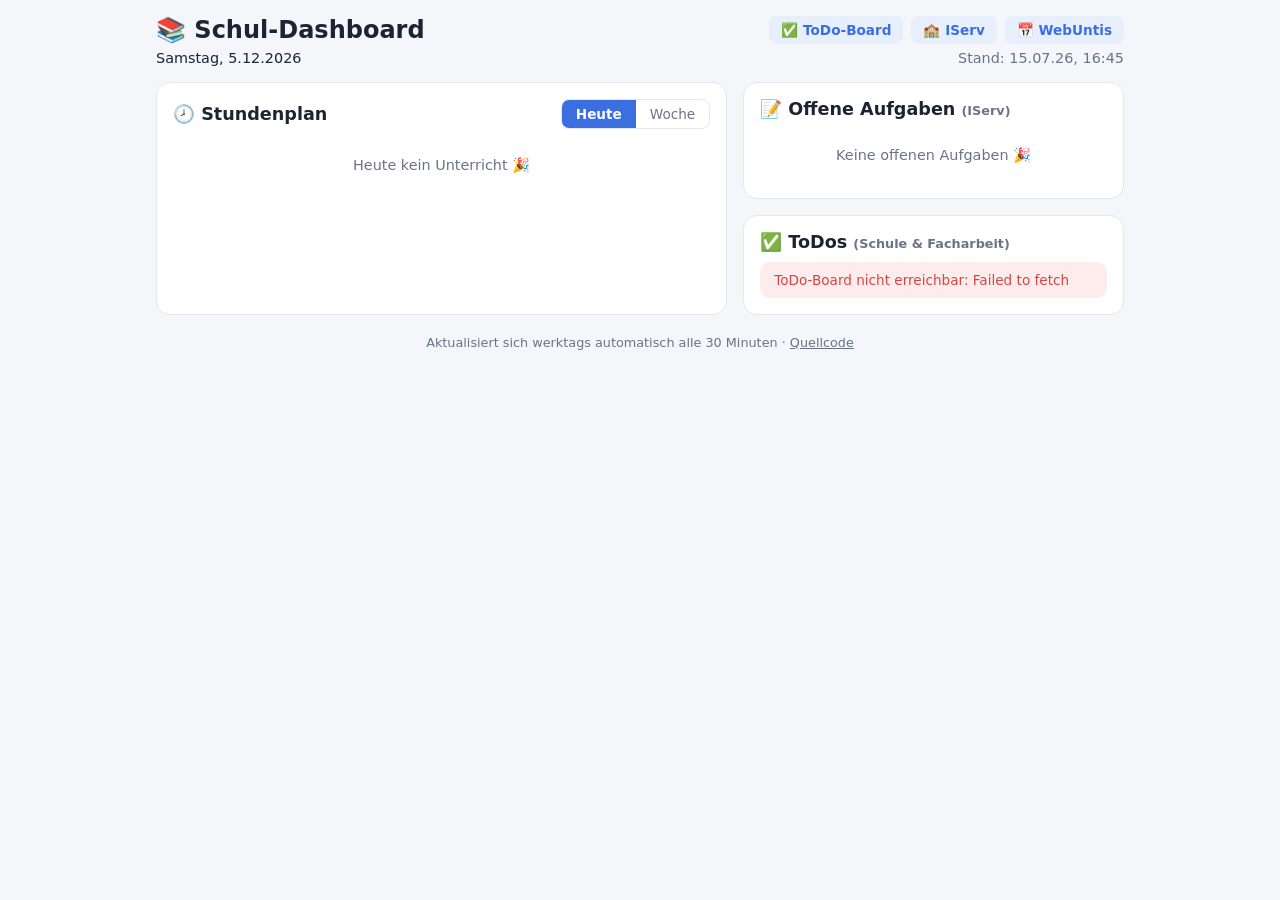
==== index.html @ 59250083 "ToDo-Karte (Schule/Facharbeit via JSONBin), Lehrer-Fallback, robusteres IServ-Parsing Co-Authored-By" ====
<!DOCTYPE html>
<html lang="de">
<head>
  <meta charset="UTF-8">
  <meta name="viewport" content="width=device-width, initial-scale=1.0">
  <title>Schul-Dashboard</title>
  <link rel="stylesheet" href="style.css">
</head>
<body>
  <header>
    <div class="header-row">
      <h1>📚 Schul-Dashboard</h1>
      <div class="header-links" id="header-links"></div>
    </div>
    <div class="header-sub">
      <span id="today-label"></span>
      <span id="updated-label" class="muted"></span>
    </div>
    <div id="demo-banner" class="banner hidden">
      ⚠️ Demo-Daten — die GitHub-Action hat noch keine echten Daten geladen.
    </div>
  </header>

  <main>
    <section class="card" id="timetable-card">
      <div class="card-head">
        <h2>🕗 Stundenplan</h2>
        <div class="toggle" role="tablist">
          <button id="btn-today" class="active" role="tab">Heute</button>
          <button id="btn-week" role="tab">Woche</button>
        </div>
      </div>
      <div id="timetable"></div>
    </section>

    <div class="col">
      <section class="card" id="tasks-card">
        <div class="card-head">
          <h2>📝 Offene Aufgaben <span class="muted small">(IServ)</span></h2>
        </div>
        <div id="tasks"></div>
      </section>

      <section class="card" id="todos-card">
        <div class="card-head">
          <h2>✅ ToDos <span class="muted small">(Schule &amp; Facharbeit)</span></h2>
        </div>
        <div id="todos"></div>
      </section>
    </div>
  </main>

  <footer class="muted small">
    Aktualisiert sich werktags automatisch alle 30 Minuten ·
    <a href="https://github.com" id="repo-link" target="_blank" rel="noopener">Quellcode</a>
  </footer>

  <script src="app.js"></script>
</body>
</html>
---- style.css ----
:root {
  --bg: #f4f6fa;
  --card: #ffffff;
  --text: #1c2333;
  --muted: #6b7386;
  --line: #e3e7ef;
  --accent: #3b6fe0;
  --accent-soft: #e8effc;
  --red: #d64545;
  --red-soft: #fdecec;
  --yellow: #c98a12;
  --yellow-soft: #fdf3dd;
  --green: #2f9e5f;
  --green-soft: #e6f6ec;
  --orange: #d97a1f;
  --orange-soft: #fcefdf;
}

@media (prefers-color-scheme: dark) {
  :root {
    --bg: #12151d;
    --card: #1b2029;
    --text: #e8ebf2;
    --muted: #98a0b3;
    --line: #2a3140;
    --accent: #6c96f0;
    --accent-soft: #222c44;
    --red: #f07878;
    --red-soft: #3a2224;
    --yellow: #e6b45a;
    --yellow-soft: #383018;
    --green: #64c78d;
    --green-soft: #1c332a;
    --orange: #eda75e;
    --orange-soft: #3a2d1a;
  }
}

* { box-sizing: border-box; }

body {
  margin: 0 auto;
  max-width: 1000px;
  padding: 16px;
  font-family: system-ui, -apple-system, "Segoe UI", sans-serif;
  background: var(--bg);
  color: var(--text);
}

header h1 { margin: 0; font-size: 1.5rem; }

.header-row {
  display: flex;
  align-items: center;
  justify-content: space-between;
  gap: 12px;
  flex-wrap: wrap;
}

.header-links { display: flex; gap: 8px; flex-wrap: wrap; }

.header-links a {
  display: inline-block;
  padding: 6px 12px;
  border-radius: 8px;
  background: var(--accent-soft);
  color: var(--accent);
  text-decoration: none;
  font-size: 0.85rem;
  font-weight: 600;
}
.header-links a:hover { filter: brightness(0.95); }

.header-sub {
  display: flex;
  justify-content: space-between;
  gap: 12px;
  flex-wrap: wrap;
  margin: 6px 0 0;
  font-size: 0.9rem;
}

.banner {
  margin-top: 10px;
  padding: 10px 14px;
  border-radius: 10px;
  background: var(--yellow-soft);
  color: var(--yellow);
  font-size: 0.9rem;
}

.hidden { display: none; }
.muted { color: var(--muted); }
.small { font-size: 0.8rem; }

main {
  display: grid;
  grid-template-columns: 3fr 2fr;
  gap: 16px;
  margin-top: 16px;
}

@media (max-width: 760px) {
  main { grid-template-columns: 1fr; }
}

.col { display: flex; flex-direction: column; gap: 16px; min-width: 0; }

.card {
  background: var(--card);
  border: 1px solid var(--line);
  border-radius: 14px;
  padding: 16px;
}

.card-head {
  display: flex;
  align-items: center;
  justify-content: space-between;
  gap: 10px;
  flex-wrap: wrap;
  margin-bottom: 10px;
}

.card h2 { margin: 0; font-size: 1.1rem; }

.toggle { display: flex; border: 1px solid var(--line); border-radius: 8px; overflow: hidden; }

.toggle button {
  border: 0;
  background: transparent;
  color: var(--muted);
  padding: 6px 14px;
  font: inherit;
  font-size: 0.85rem;
  cursor: pointer;
}

.toggle button.active {
  background: var(--accent);
  color: #fff;
  font-weight: 600;
}

.day-title {
  margin: 14px 0 6px;
  font-size: 0.9rem;
  font-weight: 700;
  color: var(--muted);
  text-transform: uppercase;
  letter-spacing: 0.04em;
}

.day-title.today { color: var(--accent); }

.lesson {
  display: flex;
  align-items: center;
  gap: 12px;
  padding: 9px 10px;
  border-radius: 10px;
  margin: 4px 0;
  background: var(--bg);
}

.lesson .time {
  min-width: 88px;
  font-variant-numeric: tabular-nums;
  font-size: 0.85rem;
  color: var(--muted);
}

.lesson .what { flex: 1; min-width: 0; }
.lesson .subject { font-weight: 600; }
.lesson .detail { font-size: 0.8rem; color: var(--muted); }

.lesson .badge {
  font-size: 0.72rem;
  font-weight: 700;
  padding: 3px 8px;
  border-radius: 99px;
  white-space: nowrap;
}

.lesson.cancelled { background: var(--red-soft); }
.lesson.cancelled .subject { text-decoration: line-through; }
.lesson.cancelled .badge { background: var(--red); color: #fff; }

.lesson.irregular { background: var(--orange-soft); }
.lesson.irregular .badge { background: var(--orange); color: #fff; }

.task {
  display: flex;
  align-items: center;
  gap: 12px;
  padding: 10px;
  border-radius: 10px;
  margin: 6px 0;
  background: var(--bg);
  text-decoration: none;
  color: inherit;
}
.task:hover { outline: 2px solid var(--accent-soft); }

.task .dot {
  width: 12px;
  height: 12px;
  border-radius: 50%;
  flex-shrink: 0;
}

.dot.red { background: var(--red); }
.dot.yellow { background: var(--yellow); }
.dot.green { background: var(--green); }

.task .what { flex: 1; min-width: 0; }
.task .title { font-weight: 600; font-size: 0.92rem; }
.task .due { font-size: 0.8rem; color: var(--muted); }

.task .left {
  font-size: 0.75rem;
  font-weight: 700;
  padding: 3px 8px;
  border-radius: 99px;
  white-space: nowrap;
}
.left.red { background: var(--red-soft); color: var(--red); }
.left.yellow { background: var(--yellow-soft); color: var(--yellow); }
.left.green { background: var(--green-soft); color: var(--green); }

.empty {
  padding: 18px;
  text-align: center;
  color: var(--muted);
  font-size: 0.9rem;
}

.error {
  padding: 10px 14px;
  border-radius: 10px;
  background: var(--red-soft);
  color: var(--red);
  font-size: 0.85rem;
}

footer { margin-top: 20px; text-align: center; }
footer a { color: var(--muted); }
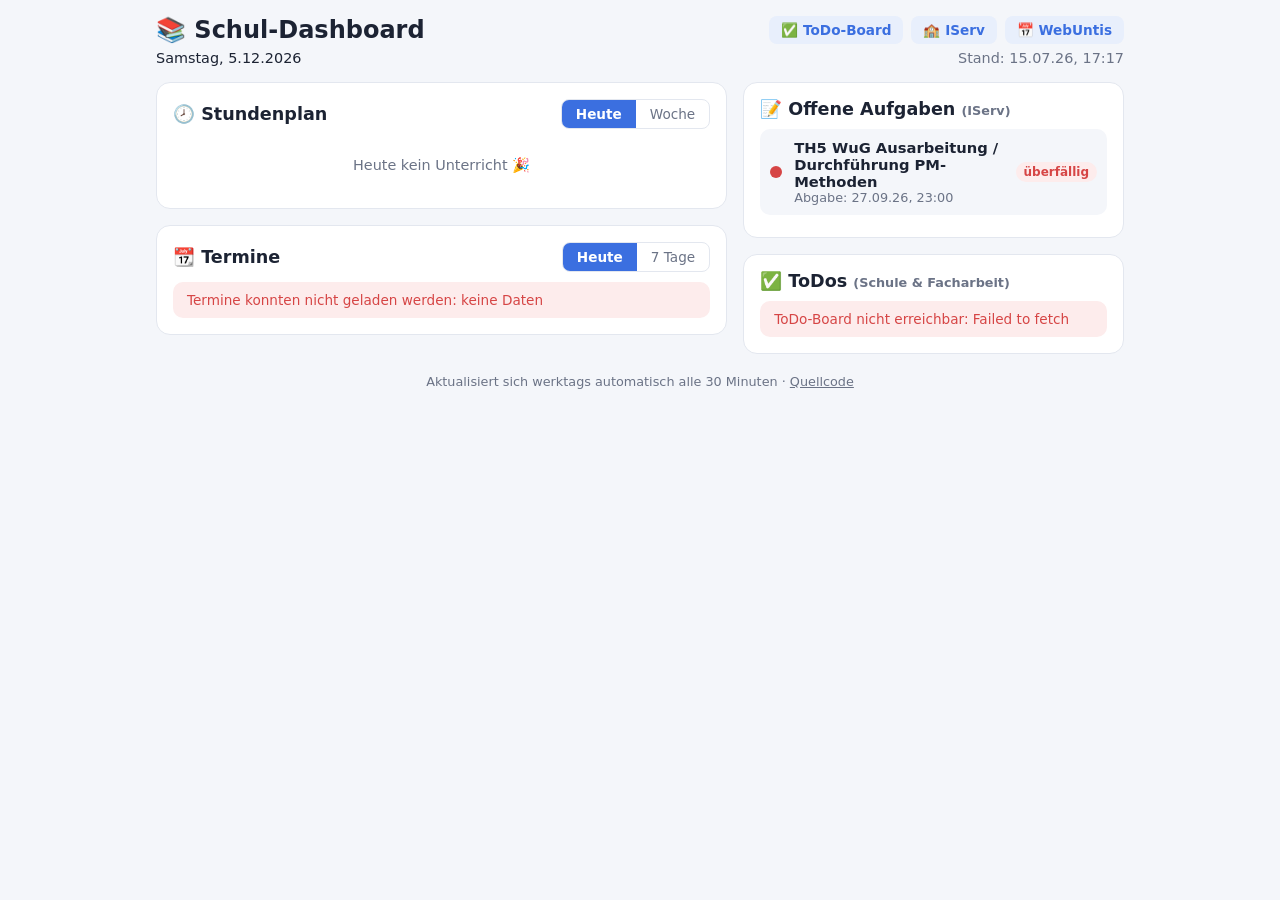
==== commit 86c8cb18: "Google-Kalender-Karte (iCal) + Passwortschutz per AES-Verschlüsselung Co-Authored-By: Claude Fable 5" ====
--- a/index.html
+++ b/index.html
@@ -21,17 +21,41 @@
     </div>
   </header>
 
+  <div id="lock" class="lock hidden">
+    <form id="lock-form" class="lock-box">
+      <div class="lock-icon">🔒</div>
+      <h2>Dashboard entsperren</h2>
+      <p class="muted small">Einmal pro Gerät eingeben — wird gespeichert.</p>
+      <input type="password" id="lock-pass" placeholder="Passwort" autocomplete="current-password" autofocus>
+      <button type="submit">Entsperren</button>
+      <div id="lock-msg" class="lock-msg"></div>
+    </form>
+  </div>
+
   <main>
-    <section class="card" id="timetable-card">
-      <div class="card-head">
-        <h2>🕗 Stundenplan</h2>
-        <div class="toggle" role="tablist">
-          <button id="btn-today" class="active" role="tab">Heute</button>
-          <button id="btn-week" role="tab">Woche</button>
+    <div class="col">
+      <section class="card" id="timetable-card">
+        <div class="card-head">
+          <h2>🕗 Stundenplan</h2>
+          <div class="toggle" role="tablist">
+            <button id="btn-today" class="active" role="tab">Heute</button>
+            <button id="btn-week" role="tab">Woche</button>
+          </div>
         </div>
-      </div>
-      <div id="timetable"></div>
-    </section>
+        <div id="timetable"></div>
+      </section>
+
+      <section class="card" id="calendar-card">
+        <div class="card-head">
+          <h2>📆 Termine</h2>
+          <div class="toggle" role="tablist">
+            <button id="btn-cal-today" class="active" role="tab">Heute</button>
+            <button id="btn-cal-week" role="tab">7 Tage</button>
+          </div>
+        </div>
+        <div id="calendar"></div>
+      </section>
+    </div>
 
     <div class="col">
       <section class="card" id="tasks-card">
--- a/style.css
+++ b/style.css
@@ -245,3 +245,87 @@
 
 footer { margin-top: 20px; text-align: center; }
 footer a { color: var(--muted); }
+
+/* ---------- Passwort-Sperre ---------- */
+.lock {
+  position: fixed;
+  inset: 0;
+  z-index: 100;
+  display: flex;
+  align-items: center;
+  justify-content: center;
+  background: var(--bg);
+}
+
+.lock.hidden { display: none; }
+
+.lock-box {
+  display: flex;
+  flex-direction: column;
+  gap: 10px;
+  width: min(320px, 90vw);
+  padding: 28px 24px;
+  border: 1px solid var(--line);
+  border-radius: 16px;
+  background: var(--card);
+  text-align: center;
+}
+
+.lock-icon { font-size: 2rem; }
+.lock-box h2 { margin: 0; font-size: 1.15rem; }
+.lock-box p { margin: 0; }
+
+.lock-box input {
+  padding: 10px 12px;
+  border: 1px solid var(--line);
+  border-radius: 10px;
+  background: var(--bg);
+  color: var(--text);
+  font: inherit;
+  text-align: center;
+}
+
+.lock-box button {
+  padding: 10px 12px;
+  border: 0;
+  border-radius: 10px;
+  background: var(--accent);
+  color: #fff;
+  font: inherit;
+  font-weight: 600;
+  cursor: pointer;
+}
+
+.lock-msg { min-height: 1.2em; font-size: 0.85rem; color: var(--red); }
+
+/* ---------- Termine ---------- */
+.event {
+  display: flex;
+  align-items: center;
+  gap: 12px;
+  padding: 9px 10px;
+  border-radius: 10px;
+  margin: 4px 0;
+  background: var(--bg);
+}
+
+.event .time {
+  min-width: 88px;
+  font-variant-numeric: tabular-nums;
+  font-size: 0.85rem;
+  color: var(--muted);
+}
+
+.event .what { flex: 1; min-width: 0; }
+.event .title { font-weight: 600; font-size: 0.95rem; }
+.event .detail { font-size: 0.8rem; color: var(--muted); }
+
+.event .allday {
+  font-size: 0.72rem;
+  font-weight: 700;
+  padding: 3px 8px;
+  border-radius: 99px;
+  background: var(--accent-soft);
+  color: var(--accent);
+  white-space: nowrap;
+}
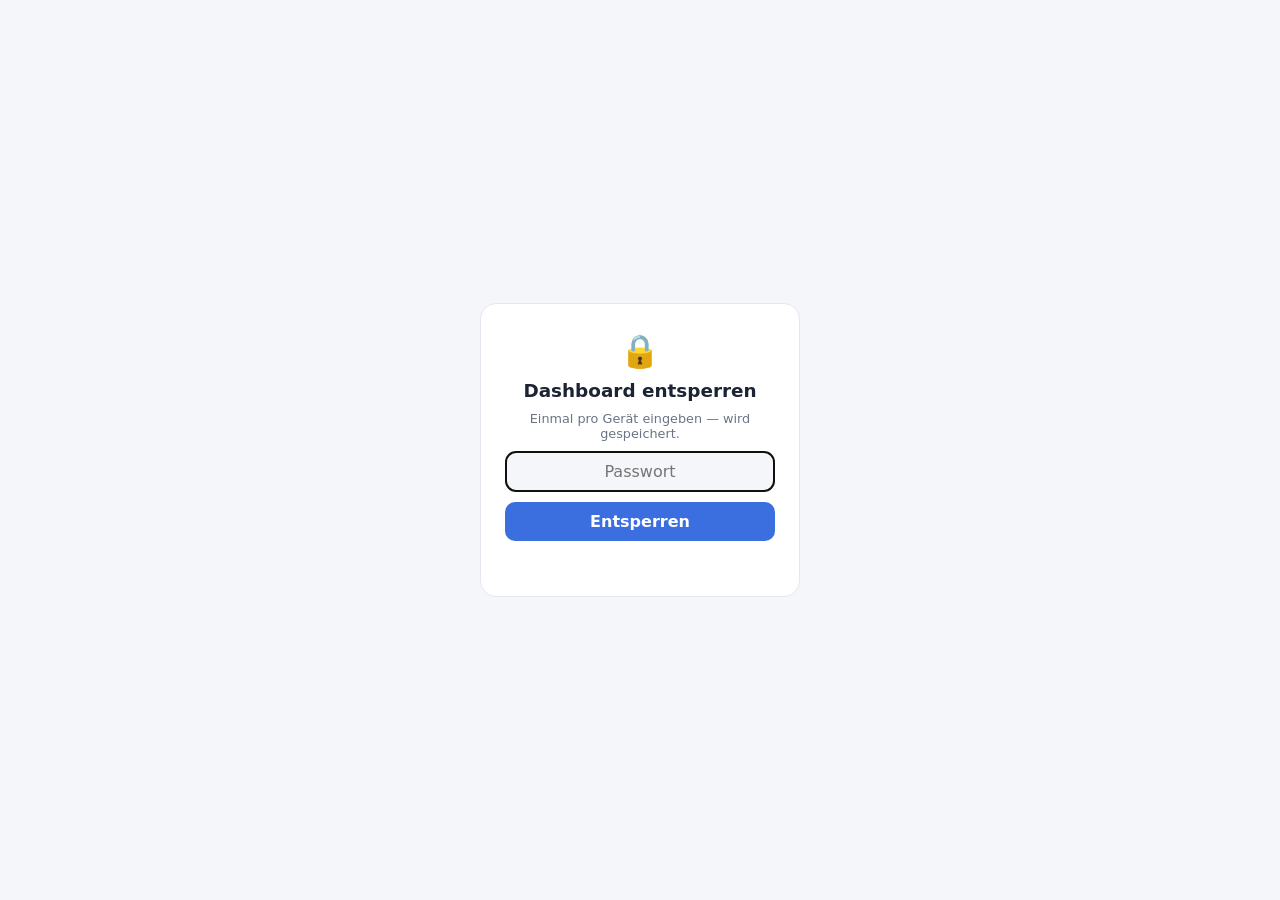
==== commit 7e9bed9f: "Theme-Umschalter, Favicon, App-Links mit Web-Fallback, verlinkte Kacheln Co-Authored-By: Claude Fabl" ====
--- a/index.html
+++ b/index.html
@@ -4,13 +4,24 @@
   <meta charset="UTF-8">
   <meta name="viewport" content="width=device-width, initial-scale=1.0">
   <title>Schul-Dashboard</title>
+  <link rel="icon" href="data:image/svg+xml,<svg xmlns='http://www.w3.org/2000/svg' viewBox='0 0 100 100'><text y='.9em' font-size='90'>📚</text></svg>">
+  <meta name="theme-color" content="#3b6fe0">
+  <script>
+    // Theme sofort setzen (vor dem Rendern, verhindert Aufblitzen)
+    document.documentElement.dataset.theme =
+      localStorage.getItem("theme") ||
+      (matchMedia("(prefers-color-scheme: dark)").matches ? "dark" : "light");
+  </script>
   <link rel="stylesheet" href="style.css">
 </head>
 <body>
   <header>
     <div class="header-row">
       <h1>📚 Schul-Dashboard</h1>
-      <div class="header-links" id="header-links"></div>
+      <div class="header-links">
+        <span id="header-links"></span>
+        <button id="theme-btn" class="theme-btn" title="Hell/Dunkel umschalten">☾</button>
+      </div>
     </div>
     <div class="header-sub">
       <span id="today-label"></span>
@@ -36,7 +47,7 @@
     <div class="col">
       <section class="card" id="timetable-card">
         <div class="card-head">
-          <h2>🕗 Stundenplan</h2>
+          <h2><a href="https://hh5910.webuntis.com/WebUntis/?school=hh5910" data-app="untis://" target="_blank" rel="noopener">🕗 Stundenplan<span class="ext">↗</span></a></h2>
           <div class="toggle" role="tablist">
             <button id="btn-today" class="active" role="tab">Heute</button>
             <button id="btn-week" role="tab">Woche</button>
@@ -47,7 +58,7 @@
 
       <section class="card" id="calendar-card">
         <div class="card-head">
-          <h2>📆 Termine</h2>
+          <h2><a href="https://calendar.google.com/" data-app="googlecalendar://" target="_blank" rel="noopener">📆 Termine<span class="ext">↗</span></a></h2>
           <div class="toggle" role="tablist">
             <button id="btn-cal-today" class="active" role="tab">Heute</button>
             <button id="btn-cal-week" role="tab">7 Tage</button>
@@ -60,14 +71,14 @@
     <div class="col">
       <section class="card" id="tasks-card">
         <div class="card-head">
-          <h2>📝 Offene Aufgaben <span class="muted small">(IServ)</span></h2>
+          <h2><a href="https://bea-portal.de/iserv/exercise" data-app="iserv://" target="_blank" rel="noopener">📝 Offene Aufgaben <span class="muted small">(IServ)</span><span class="ext">↗</span></a></h2>
         </div>
         <div id="tasks"></div>
       </section>
 
       <section class="card" id="todos-card">
         <div class="card-head">
-          <h2>✅ ToDos <span class="muted small">(Schule &amp; Facharbeit)</span></h2>
+          <h2><a href="https://hendrikwo2000.github.io/todo-app/" target="_blank" rel="noopener">✅ ToDos <span class="muted small">(Schule &amp; Facharbeit)</span><span class="ext">↗</span></a></h2>
         </div>
         <div id="todos"></div>
       </section>
--- a/style.css
+++ b/style.css
@@ -16,8 +16,7 @@
   --orange-soft: #fcefdf;
 }
 
-@media (prefers-color-scheme: dark) {
-  :root {
+:root[data-theme="dark"] {
     --bg: #12151d;
     --card: #1b2029;
     --text: #e8ebf2;
@@ -33,7 +32,6 @@
     --green-soft: #1c332a;
     --orange: #eda75e;
     --orange-soft: #3a2d1a;
-  }
 }
 
 * { box-sizing: border-box; }
@@ -71,6 +69,19 @@
 }
 .header-links a:hover { filter: brightness(0.95); }
 
+.theme-btn {
+  padding: 6px 12px;
+  border: 0;
+  border-radius: 8px;
+  background: var(--accent-soft);
+  color: var(--accent);
+  font: inherit;
+  font-size: 0.85rem;
+  font-weight: 600;
+  cursor: pointer;
+}
+.theme-btn:hover { filter: brightness(0.95); }
+
 .header-sub {
   display: flex;
   justify-content: space-between;
@@ -123,6 +134,18 @@
 }
 
 .card h2 { margin: 0; font-size: 1.1rem; }
+
+.card h2 a {
+  color: inherit;
+  text-decoration: none;
+}
+.card h2 a:hover { color: var(--accent); }
+
+.ext {
+  margin-left: 6px;
+  font-size: 0.75em;
+  color: var(--muted);
+}
 
 .toggle { display: flex; border: 1px solid var(--line); border-radius: 8px; overflow: hidden; }
 
